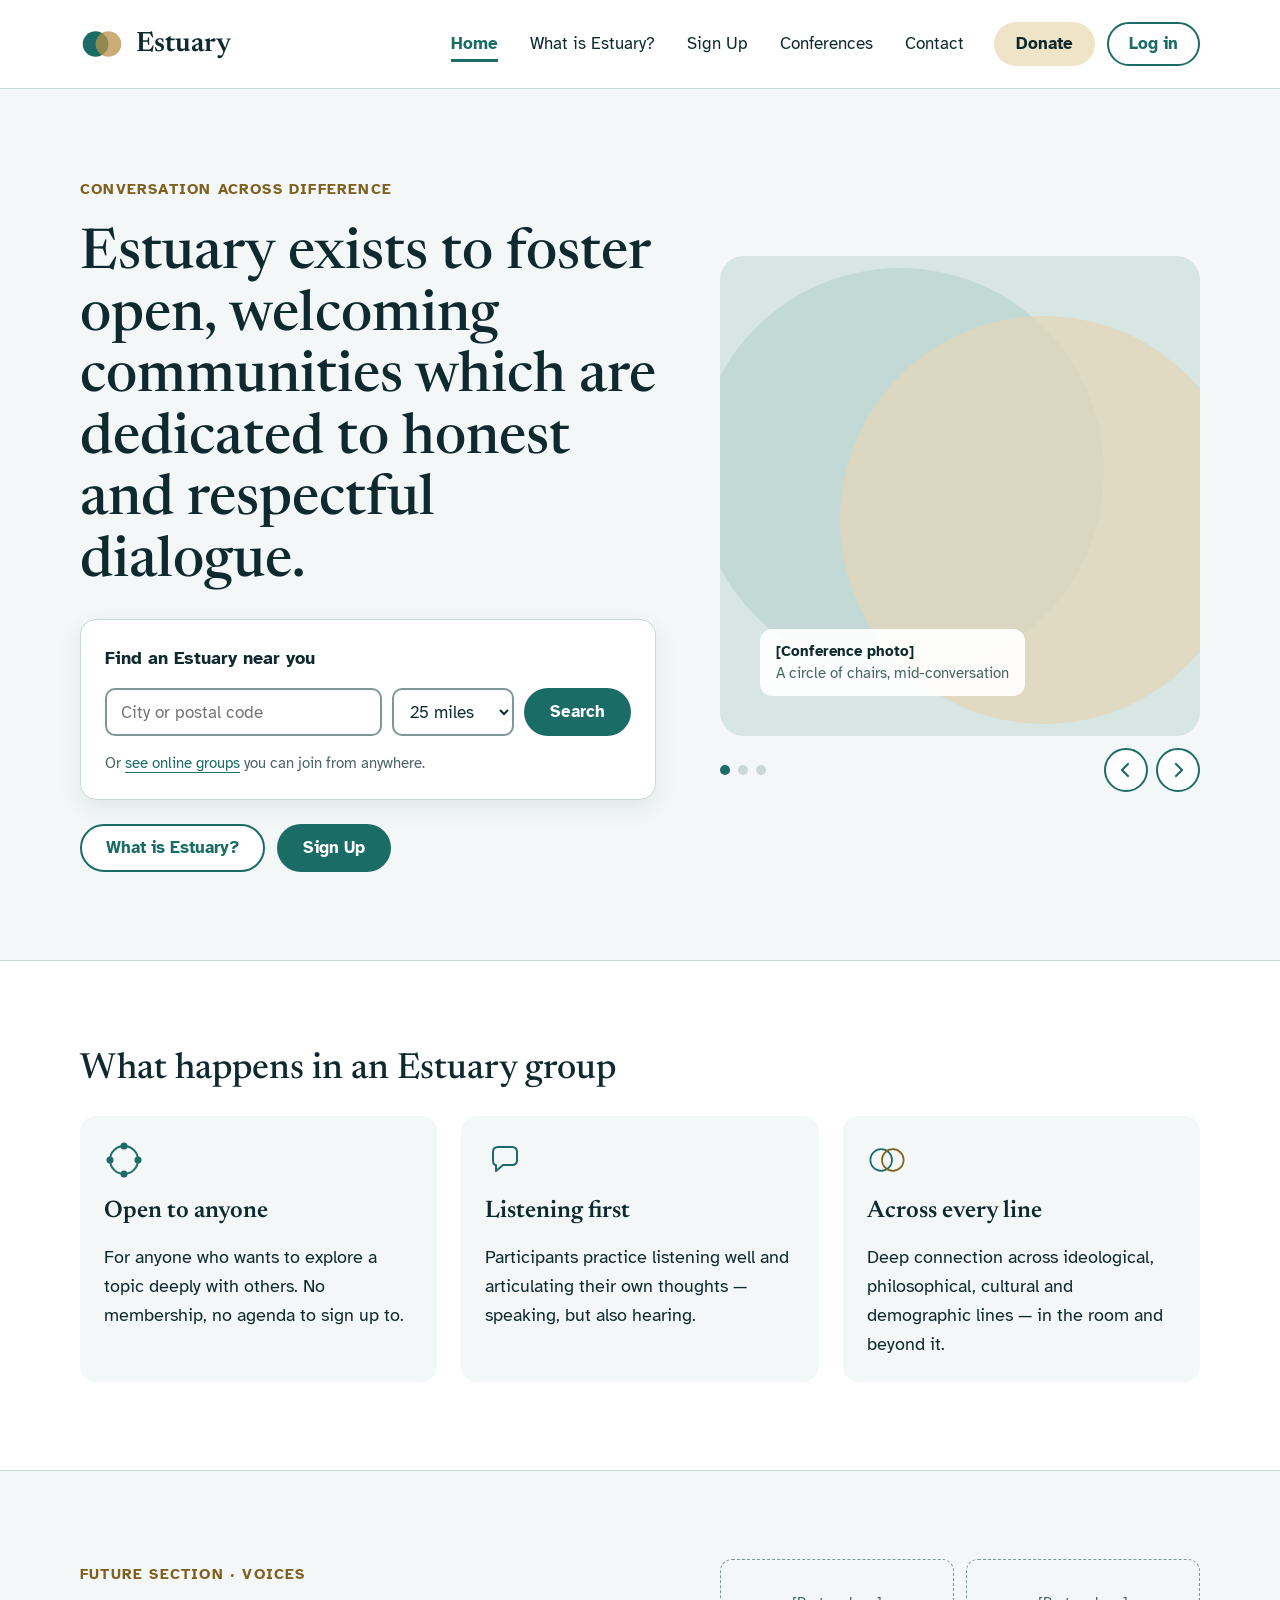
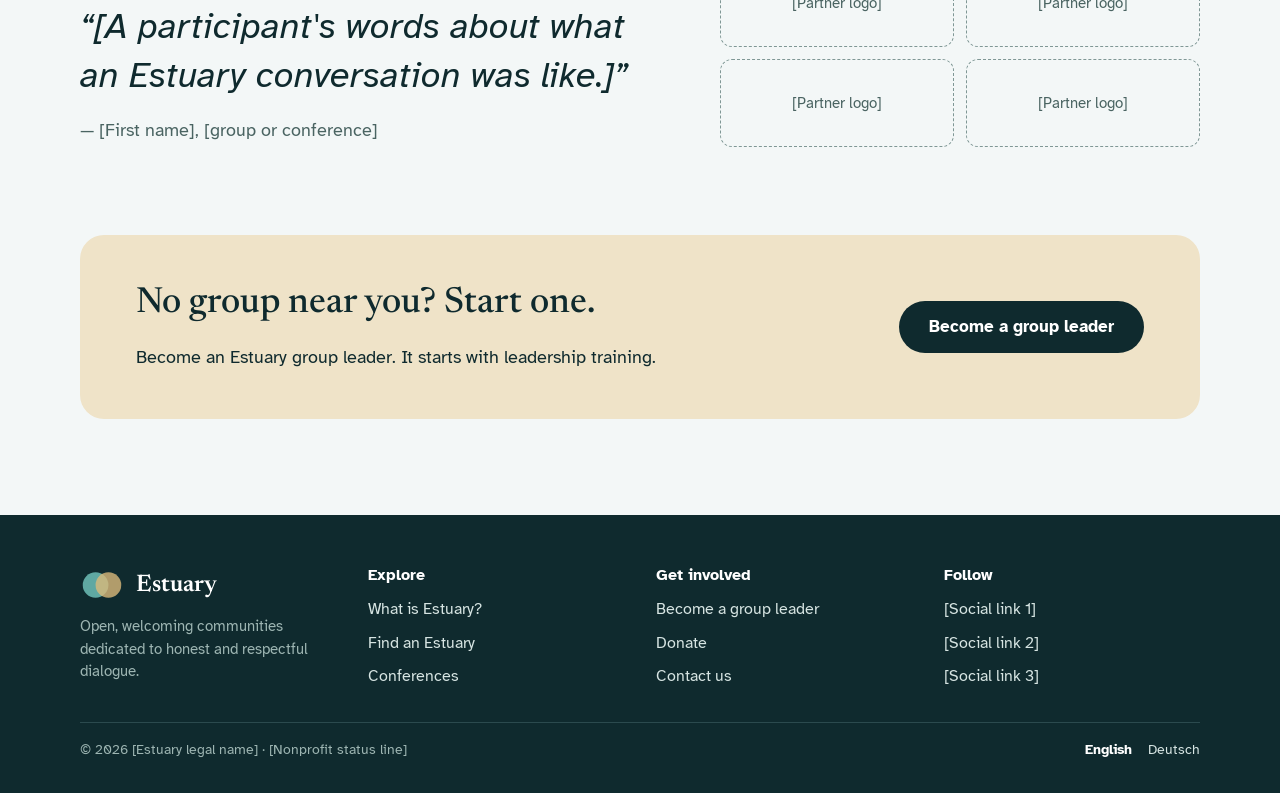
==== design/prototype/index.html @ 833ce1d4 "Add visual design proposal, design tokens and clickable prototype Turns the community wireframe (des" ====
<!doctype html>
<html lang="en">
<head>
  <meta charset="utf-8">
  <meta name="viewport" content="width=device-width, initial-scale=1">
  <title>Estuary</title>
  <meta name="description" content="Find an Estuary discussion group near you: open, welcoming conversation across difference.">
  <meta name="robots" content="noindex">
  <link rel="preconnect" href="https://fonts.googleapis.com">
  <link rel="preconnect" href="https://fonts.gstatic.com" crossorigin>
  <link rel="stylesheet" href="https://fonts.googleapis.com/css2?family=Atkinson+Hyperlegible:ital,wght@0,400;0,700;1,400&amp;family=IBM+Plex+Mono:wght@400;500&amp;family=Newsreader:ital,opsz,wght@0,6..72,400..700;1,6..72,400&amp;display=swap">
  <link rel="stylesheet" href="../tokens/tokens.css">
  <link rel="stylesheet" href="assets/site.css">
  <script src="assets/site.js" defer></script>
</head>
<body>
<div class="page">
  <a class="skip-link" href="#main">Skip to content</a>
  <header class="site-header">
    <div class="container site-header__bar">
      <a class="brand" href="index.html" aria-label="Estuary home">
        <svg class="brand__mark" viewBox="0 0 48 32" aria-hidden="true"><circle cx="17" cy="16" r="14" fill="#1B6B67"/><circle cx="31" cy="16" r="14" fill="#B8914A" fill-opacity="0.75"/></svg>
        <span class="brand__word">Estuary</span>
      </a>
      <button class="nav-toggle" type="button" aria-expanded="false" aria-controls="site-nav">
        <svg width="18" height="18" viewBox="0 0 18 18" aria-hidden="true"><path d="M2 4.5h14M2 9h14M2 13.5h14" stroke="currentColor" stroke-width="2" stroke-linecap="round"/></svg>
        <span class="nav-toggle__label">Menu</span>
      </button>
      <nav class="site-nav" id="site-nav" aria-label="Main">
        <a class="site-nav__link" href="index.html" aria-current="page">Home</a>
        <a class="site-nav__link" href="what-is-estuary.html">What is Estuary?</a>
        <a class="site-nav__link" href="sign-up.html">Sign Up</a>
        <a class="site-nav__link" href="conferences.html">Conferences</a>
        <a class="site-nav__link" href="contact.html">Contact</a>
        <div class="site-nav__actions">
          <a class="btn btn--welcome" href="donate.html">Donate</a>
          <a class="btn btn--secondary" href="account.html">Log in</a>
        </div>
      </nav>
    </div>
  </header>
  <main id="main">
    <section class="section">
      <div class="container split">
        <div class="stack stack--lg">
          <span class="eyebrow">Conversation across difference</span>
          <h1 class="display">Estuary exists to foster open, welcoming communities which are dedicated to honest and respectful dialogue.</h1>
          <form class="search-card stack" role="search" aria-label="Find an Estuary" action="sign-up.html#find">
            <label class="field__label" for="h-loc" style="font-size: 1.125rem">Find an Estuary near you</label>
            <div class="search-card__row">
              <input class="field__input" id="h-loc" name="near" type="text" placeholder="City or postal code" autocomplete="postal-code">
              <label class="visually-hidden" for="h-rad">Distance</label>
              <select class="field__select" id="h-rad" name="radius">
                <option>25 miles</option><option>50 miles</option><option>100 miles</option>
              </select>
              <button class="btn btn--primary" type="submit">Search</button>
            </div>
            <span class="small muted">Or <a href="sign-up.html#find">see online groups</a> you can join from anywhere.</span>
          </form>
          <div class="row">
            <a class="btn btn--secondary" href="what-is-estuary.html">What is Estuary?</a>
            <a class="btn btn--primary" href="sign-up.html">Sign Up</a>
          </div>
        </div>

        <div data-gallery='[{"label":"Conference photo","caption":"A circle of chairs, mid-conversation"},{"label":"Video still","caption":"From a recorded Estuary"},{"label":"Group photo","caption":"A local group after a meeting"}]'>
          <div class="placeholder-media gallery__frame" role="img" aria-label="Photo placeholder">
            <svg class="gallery__shapes" viewBox="0 0 400 480" preserveAspectRatio="xMidYMid slice" aria-hidden="true"><circle cx="150" cy="220" r="170" fill="#C3D9D6"/><circle cx="270" cy="260" r="170" fill="#E4D6B6" fill-opacity="0.7"/></svg>
            <div class="gallery__caption" aria-live="polite"><b data-gallery-label>[Conference photo]</b><br><span class="muted" data-gallery-caption>A circle of chairs, mid-conversation</span></div>
          </div>
          <div class="gallery__controls">
            <div class="gallery__dots" aria-hidden="true"><span class="gallery__dot is-current"></span><span class="gallery__dot"></span><span class="gallery__dot"></span></div>
            <div class="gallery__buttons">
              <button class="btn btn--secondary btn--icon" type="button" data-gallery-prev aria-label="Previous image"><svg width="18" height="18" viewBox="0 0 18 18" aria-hidden="true"><path d="M11 3 5 9l6 6" fill="none" stroke="currentColor" stroke-width="2.2" stroke-linecap="round" stroke-linejoin="round"/></svg></button>
              <button class="btn btn--secondary btn--icon" type="button" data-gallery-next aria-label="Next image"><svg width="18" height="18" viewBox="0 0 18 18" aria-hidden="true"><path d="m7 3 6 6-6 6" fill="none" stroke="currentColor" stroke-width="2.2" stroke-linecap="round" stroke-linejoin="round"/></svg></button>
            </div>
          </div>
        </div>
      </div>
    </section>

    <section class="section section--surface">
      <div class="container stack stack--lg">
        <h2 class="h2">What happens in an Estuary group</h2>
        <div class="grid-3">
          <div class="card card--soft stack">
            <svg width="40" height="40" viewBox="0 0 40 40" aria-hidden="true"><circle cx="20" cy="20" r="14" fill="none" stroke="#1B6B67" stroke-width="2"/><circle cx="20" cy="6" r="3.5" fill="#1B6B67"/><circle cx="34" cy="20" r="3.5" fill="#1B6B67"/><circle cx="20" cy="34" r="3.5" fill="#1B6B67"/><circle cx="6" cy="20" r="3.5" fill="#1B6B67"/></svg>
            <h3 class="h3">Open to anyone</h3>
            <p>For anyone who wants to explore a topic deeply with others. No membership, no agenda to sign up to.</p>
          </div>
          <div class="card card--soft stack">
            <svg width="40" height="40" viewBox="0 0 40 40" aria-hidden="true"><path d="M8 12c0-3 2-5 5-5h14c3 0 5 2 5 5v8c0 3-2 5-5 5H18l-7 6v-6c-2 0-3-2-3-5z" fill="none" stroke="#1B6B67" stroke-width="2" stroke-linejoin="round"/></svg>
            <h3 class="h3">Listening first</h3>
            <p>Participants practice listening well and articulating their own thoughts — speaking, but also hearing.</p>
          </div>
          <div class="card card--soft stack">
            <svg width="40" height="40" viewBox="0 0 48 32" aria-hidden="true"><circle cx="17" cy="16" r="13" fill="none" stroke="#1B6B67" stroke-width="2"/><circle cx="31" cy="16" r="13" fill="none" stroke="#80601F" stroke-width="2"/></svg>
            <h3 class="h3">Across every line</h3>
            <p>Deep connection across ideological, philosophical, cultural and demographic lines — in the room and beyond it.</p>
          </div>
        </div>
      </div>
    </section>

    <section class="section" aria-label="Partners and participant voices">
      <div class="container split">
        <figure class="stack" style="margin: 0">
          <span class="eyebrow">Future section · voices</span>
          <blockquote class="h2" style="margin: 0; font-style: italic; font-weight: 400; line-height: 1.35">“[A participant's words about what an Estuary conversation was like.]”</blockquote>
          <figcaption class="muted">— [First name], [group or conference]</figcaption>
        </figure>
        <div class="grid-2" style="gap: 12px">
          <div class="placeholder-box">[Partner logo]</div>
          <div class="placeholder-box">[Partner logo]</div>
          <div class="placeholder-box">[Partner logo]</div>
          <div class="placeholder-box">[Partner logo]</div>
        </div>
      </div>
    </section>

    <section style="padding-bottom: var(--space-9)">
      <div class="container">
        <div class="band-welcome">
          <div class="stack" style="max-width: 660px">
            <h2 class="h2">No group near you? Start one.</h2>
            <p>Become an Estuary group leader. It starts with leadership training.</p>
          </div>
          <a class="btn btn--dark btn--lg" href="sign-up.html#lead">Become a group leader</a>
        </div>
      </div>
    </section>
  </main>
  <footer class="site-footer">
    <div class="container">
      <div class="site-footer__cols">
        <div class="site-footer__col site-footer__about">
          <a class="brand" href="index.html" aria-label="Estuary home">
            <svg class="brand__mark" viewBox="0 0 48 32" aria-hidden="true"><circle cx="17" cy="16" r="14" fill="#5FA8A2"/><circle cx="31" cy="16" r="14" fill="#D9B97A" fill-opacity="0.8"/></svg>
            <span class="brand__word">Estuary</span>
          </a>
          <p class="small" style="color: var(--color-on-deep-muted)">Open, welcoming communities dedicated to honest and respectful dialogue.</p>
        </div>
        <nav class="site-footer__col" aria-label="Explore">
          <span class="site-footer__heading">Explore</span>
          <a href="what-is-estuary.html">What is Estuary?</a>
          <a href="sign-up.html#find">Find an Estuary</a>
          <a href="conferences.html">Conferences</a>
        </nav>
        <nav class="site-footer__col" aria-label="Get involved">
          <span class="site-footer__heading">Get involved</span>
          <a href="sign-up.html#lead">Become a group leader</a>
          <a href="donate.html">Donate</a>
          <a href="contact.html">Contact us</a>
        </nav>
        <div class="site-footer__col">
          <span class="site-footer__heading">Follow</span>
          <a href="#">[Social link 1]</a>
          <a href="#">[Social link 2]</a>
          <a href="#">[Social link 3]</a>
        </div>
      </div>
      <div class="site-footer__base">
        <span>© 2026 [Estuary legal name] · [Nonprofit status line]</span>
        <span class="lang-switch"><a href="#" lang="en" aria-current="true">English</a><a href="#" lang="de" hreflang="de">Deutsch</a></span>
      </div>
    </div>
  </footer>
</div>
</body>
</html>
---- design/tokens/tokens.css ----
/*
 * Estuary design tokens — proposal, 26 Sep 2026.
 * Source of truth for colour, type, space and shape. tokens.json mirrors
 * these values; change both together. Contrast ratios are WCAG 2.1,
 * computed against the background named in each comment.
 */
:root {
  /* Ground and ink */
  --color-ground: #F3F7F7;        /* page background */
  --color-surface: #FFFFFF;       /* cards, header, fields */
  --color-ink: #0F2A2E;           /* text; 14.0:1 on ground */
  --color-ink-muted: #4A6462;     /* secondary text; 5.9:1 on ground */
  --color-line: #C9D8D6;          /* dividers, card edges; decorative only */
  --color-field-edge: #7F9795;    /* input outlines; 3.1:1 on surface */

  /* Primary accent: tidal teal */
  --color-teal: #1B6B67;          /* links, primary buttons, pins; 5.8:1 on ground, white on it 6.3:1 */
  --color-teal-deep: #14524F;     /* hover, pressed; white on it 8.9:1 */
  --color-teal-mist: #E1EEEC;     /* badges, selected rows; teal-deep on it 7.5:1 */

  /* Warm accent: silt. Sparingly, for welcome moments only */
  --color-silt: #B8914A;          /* decoration only (logo, halos); 2.7:1, never text */
  --color-silt-mist: #EFE3C8;     /* welcome bands, empty-state invitation; ink on it 11.9:1 */
  --color-silt-deep: #80601F;     /* warm eyebrow text; 5.8:1 on white */

  /* Dark band (footer, notices) */
  --color-deep: #0F2A2E;
  --color-on-deep: #D6E4E2;       /* 11.5:1 on deep */
  --color-on-deep-muted: #9DB5B2; /* 7.0:1 on deep */
  --color-deep-rule: #2B4A4E;
  --color-teal-on-deep: #5FA8A2;  /* logo on dark only */
  --color-silt-on-deep: #D9B97A;  /* logo and icons on dark only */

  /* Status only; never used as the brand accent */
  --color-success: #2E6B45;       /* 6.4:1 on white */
  --color-warning: #8A5A00;       /* 5.9:1 on white */
  --color-danger: #A4281F;        /* 7.2:1 on white */

  /* Type */
  --font-display: 'Newsreader', Georgia, serif;
  --font-body: 'Atkinson Hyperlegible', system-ui, sans-serif;
  --font-mono: 'IBM Plex Mono', ui-monospace, monospace;

  --text-display: 3.5rem;   /* 56, line-height 1.1, weight 500 */
  --text-h2: 2.25rem;       /* 36, 1.2, 500 */
  --text-h3: 1.5rem;        /* 24, 1.3, 600 */
  --text-lede: 1.25rem;     /* 20, 1.6 */
  --text-body: 1.125rem;    /* 18, 1.6; never below 16px */
  --text-small: 0.9375rem;  /* 15, 1.5 */
  --text-data: 0.875rem;    /* 14, mono, admin and data only */
  --leading-tight: 1.1;
  --leading-heading: 1.2;
  --leading-body: 1.6;
  --measure: 65ch;

  /* Space: 4px base */
  --space-1: 4px;
  --space-2: 8px;
  --space-3: 12px;
  --space-4: 16px;
  --space-5: 24px;
  --space-6: 32px;
  --space-7: 48px;
  --space-8: 64px;
  --space-9: 96px;

  /* Shape */
  --radius-field: 10px;
  --radius-card: 16px;
  --radius-panel: 24px;
  --radius-pill: 999px;
  --shadow-raised: 0 8px 24px rgba(15, 42, 46, 0.08);

  /* Layout */
  --container: 1120px;
  --gutter: 24px;
  --page-margin: 16px;      /* phone; 80px from 1024px up */
  --target-min: 44px;       /* minimum touch target */
  --control-height: 48px;
  --focus-ring: 3px solid var(--color-teal);
}
---- design/prototype/assets/site.css ----
/* Estuary prototype styles. Every value comes from ../../tokens/tokens.css. */

*, *::before, *::after { box-sizing: border-box; }

html { -webkit-text-size-adjust: 100%; }

body {
  margin: 0;
  background: var(--color-ground);
  color: var(--color-ink);
  font-family: var(--font-body);
  font-size: var(--text-body);
  line-height: var(--leading-body);
}

img, svg { display: block; }
a { color: var(--color-teal); text-underline-offset: 4px; }
a:hover { color: var(--color-teal-deep); }
:focus-visible { outline: var(--focus-ring); outline-offset: 3px; }
h1, h2, h3 { font-family: var(--font-display); margin: 0; }
p { margin: 0; }

@media (prefers-reduced-motion: reduce) {
  *, *::before, *::after { transition: none !important; animation: none !important; scroll-behavior: auto !important; }
}

[hidden] { display: none !important; }

.visually-hidden {
  position: absolute !important; width: 1px; height: 1px; overflow: hidden;
  clip: rect(0 0 0 0); white-space: nowrap;
}

.skip-link {
  position: absolute; left: var(--space-4); top: -100px; z-index: 10;
  background: var(--color-surface); padding: var(--space-3) var(--space-4); border-radius: var(--radius-field);
}
.skip-link:focus { top: var(--space-3); }

/* ---------- Layout ---------- */

.container {
  width: 100%;
  max-width: calc(var(--container) + 2 * var(--page-margin));
  margin: 0 auto;
  padding-inline: var(--page-margin);
}
@media (min-width: 1024px) {
  :root { --page-margin: 80px; }
}

.section { padding-block: var(--space-7); }
.section--surface { background: var(--color-surface); border-block: 1px solid var(--color-line); }
@media (min-width: 1024px) { .section { padding-block: 88px; } }

.stack { display: flex; flex-direction: column; gap: var(--space-4); }
.stack--lg { gap: var(--space-5); }
.row { display: flex; flex-wrap: wrap; gap: var(--space-3); align-items: center; }

.grid-2, .grid-3, .grid-4 { display: grid; gap: var(--space-5); grid-template-columns: minmax(0, 1fr); }
@media (min-width: 640px) {
  .grid-2, .grid-4 { grid-template-columns: repeat(2, minmax(0, 1fr)); }
}
@media (min-width: 1024px) {
  .grid-3 { grid-template-columns: repeat(3, minmax(0, 1fr)); }
  .grid-4 { grid-template-columns: repeat(4, minmax(0, 1fr)); }
}

/* Two-column split: text + media. Stacks under 1024. */
.split { display: grid; gap: var(--space-6); align-items: center; }
@media (min-width: 1024px) {
  .split { grid-template-columns: minmax(0, 6fr) minmax(0, 5fr); gap: var(--space-8); }
  .split--media-first { grid-template-columns: minmax(0, 5fr) minmax(0, 6fr); }
  .split--top { align-items: start; }
  .split--wide-narrow { grid-template-columns: minmax(0, 8fr) minmax(0, 4fr); }
  .split--sidebar { grid-template-columns: minmax(0, 4fr) minmax(0, 8fr); gap: var(--gutter); }
  .offset-top { margin-top: var(--space-8); }
  .offset-top--lg { margin-top: 128px; }
}

.measure { max-width: var(--measure); }

/* ---------- Type ---------- */

.eyebrow {
  font-size: var(--text-small); font-weight: 700; letter-spacing: 0.08em;
  text-transform: uppercase; color: var(--color-silt-deep);
}
.display { font-size: clamp(2.125rem, 5vw, var(--text-display)); line-height: var(--leading-tight); font-weight: 500; }
.h2 { font-size: clamp(1.75rem, 3.4vw, var(--text-h2)); line-height: var(--leading-heading); font-weight: 500; }
.h3 { font-size: var(--text-h3); line-height: 1.3; font-weight: 600; }
.lede { font-size: var(--text-lede); color: var(--color-ink-muted); }
.muted { color: var(--color-ink-muted); }
.small { font-size: var(--text-small); line-height: 1.5; }
.mono { font-family: var(--font-mono); font-size: var(--text-data); }

.page-head { padding-block: var(--space-7) var(--space-6); }
@media (min-width: 1024px) { .page-head { padding-block: 72px var(--space-7); } }

/* ---------- Header and navigation ---------- */

.site-header { background: var(--color-surface); border-bottom: 1px solid var(--color-line); position: relative; z-index: 5; }
.site-header__bar { display: flex; align-items: center; justify-content: space-between; min-height: 64px; gap: var(--space-4); }
@media (min-width: 1024px) { .site-header__bar { min-height: 88px; } }

.brand { display: inline-flex; align-items: center; gap: var(--space-3); min-height: var(--target-min); color: var(--color-ink); text-decoration: none; }
.brand:hover { color: var(--color-ink); }
.brand__word { font-family: var(--font-display); font-size: 1.75rem; font-weight: 600; }
.brand__mark { width: 44px; height: 30px; }

.nav-toggle {
  display: inline-flex; align-items: center; gap: var(--space-2);
  min-height: var(--target-min); padding: 0 14px;
  border: 2px solid var(--color-teal); border-radius: var(--radius-pill);
  background: var(--color-surface); color: var(--color-teal);
  font: 700 1rem var(--font-body); cursor: pointer;
}
.site-nav { display: none; }
.site-nav.is-open {
  display: flex; flex-direction: column; position: absolute; left: 0; right: 0; top: 100%;
  background: var(--color-surface); border-bottom: 1px solid var(--color-line);
  padding: var(--space-2) var(--page-margin) var(--space-5); box-shadow: 0 16px 24px rgba(15, 42, 46, 0.12);
}
.site-nav__link {
  display: flex; align-items: center; min-height: 52px; color: var(--color-ink);
  text-decoration: none; font-size: 1.1875rem; border-bottom: 1px solid var(--color-teal-mist);
}
.site-nav__link[aria-current="page"] { color: var(--color-teal); font-weight: 700; }
.site-nav__actions { display: flex; gap: var(--space-3); margin-top: var(--space-3); }
.site-nav__actions .btn { flex: 1; }

@media (min-width: 1024px) {
  .nav-toggle { display: none; }
  .site-nav, .site-nav.is-open {
    display: flex; flex-direction: row; align-items: center; gap: var(--space-1);
    position: static; padding: 0; border: 0; box-shadow: none; background: none;
  }
  .site-nav__link { min-height: var(--target-min); padding: 0 14px; font-size: 1.0625rem; border: 0; }
  .site-nav__link[aria-current="page"] { text-decoration: underline; text-decoration-thickness: 3px; text-underline-offset: 10px; }
  .site-nav__actions { margin: 0 0 0 var(--space-3); }
  .site-nav__actions .btn { flex: none; min-height: var(--target-min); padding: 0 20px; }
}

/* ---------- Buttons ---------- */

.btn {
  display: inline-flex; align-items: center; justify-content: center; gap: var(--space-2);
  min-height: var(--control-height); padding: 0 var(--space-5);
  border-radius: var(--radius-pill); border: 2px solid transparent;
  font: 700 1.0625rem/1.2 var(--font-body); text-decoration: none; text-align: center;
  cursor: pointer; transition: background-color 0.15s, border-color 0.15s;
}
.btn--primary { background: var(--color-teal); color: #FFFFFF; }
.btn--primary:hover { background: var(--color-teal-deep); color: #FFFFFF; }
.btn--secondary { background: var(--color-surface); color: var(--color-teal); border-color: var(--color-teal); }
.btn--secondary:hover { background: var(--color-teal-mist); color: var(--color-teal-deep); }
.btn--welcome { background: var(--color-silt-mist); color: var(--color-ink); }
.btn--welcome:hover { background: #E6D5AE; color: var(--color-ink); }
.btn--dark { background: var(--color-deep); color: #FFFFFF; }
.btn--dark:hover { background: #1C3F44; color: #FFFFFF; }
.btn--outline-ink { background: transparent; color: var(--color-ink); border-color: var(--color-ink); }
.btn--outline-ink:hover { background: rgba(15, 42, 46, 0.06); color: var(--color-ink); }
.btn--lg { min-height: 52px; padding: 0 28px; }
.btn--block { width: 100%; }
.btn--icon { width: var(--target-min); min-height: var(--target-min); padding: 0; }

.text-button {
  min-height: var(--target-min); padding: 0; border: 0; background: none;
  color: var(--color-teal); font: 700 1.0625rem var(--font-body);
  text-decoration: underline; text-underline-offset: 4px; cursor: pointer;
}

/* ---------- Cards, bands, media ---------- */

.card { background: var(--color-surface); border: 1px solid var(--color-line); border-radius: var(--radius-card); padding: var(--space-5); }
@media (min-width: 1024px) { .card--roomy { padding: 36px; border-radius: 20px; } }
.card--soft { background: var(--color-ground); border: 0; }
.card--welcome { background: var(--color-silt-mist); border: 0; }
.card--deep { background: var(--color-deep); color: var(--color-on-deep); border: 0; }
.card--deep h2, .card--deep h3 { color: #FFFFFF; }

.band-welcome {
  background: var(--color-silt-mist); border-radius: var(--radius-panel);
  padding: var(--space-6) var(--space-5); display: flex; flex-direction: column; gap: var(--space-5);
}
@media (min-width: 1024px) {
  .band-welcome { flex-direction: row; justify-content: space-between; align-items: center; padding: var(--space-7) 56px; }
}

.placeholder-media {
  position: relative; overflow: hidden; border-radius: var(--radius-panel);
  background: #D7E5E3; color: var(--color-teal-deep); font-weight: 700;
  display: flex; align-items: center; justify-content: center; text-align: center;
  min-height: 240px; padding: var(--space-5);
}
.placeholder-media--warm { background: var(--color-silt-mist); color: var(--color-ink); }
.placeholder-media--tall { min-height: 340px; }

.placeholder-box {
  border: 1px dashed var(--color-field-edge); border-radius: 12px; color: var(--color-ink-muted);
  min-height: 88px; display: flex; align-items: center; justify-content: center; font-size: var(--text-small);
}

/* Hero gallery */
.gallery__frame { min-height: 300px; align-items: flex-end; justify-content: flex-start; }
@media (min-width: 1024px) { .gallery__frame { min-height: 480px; } }
.gallery__shapes { position: absolute; inset: 0; width: 100%; height: 100%; }
.gallery__caption {
  position: relative; margin: var(--space-4); padding: var(--space-3) var(--space-4);
  border-radius: 12px; background: rgba(255, 255, 255, 0.92); color: var(--color-ink);
  font-weight: 400; font-size: var(--text-small); line-height: 1.45; text-align: left;
}
.gallery__controls { display: flex; justify-content: space-between; align-items: center; margin-top: var(--space-3); }
.gallery__dots { display: flex; gap: var(--space-2); }
.gallery__dot { width: 10px; height: 10px; border-radius: var(--radius-pill); background: var(--color-line); }
.gallery__dot.is-current { background: var(--color-teal); }
.gallery__buttons { display: flex; gap: var(--space-2); }

/* Search */
.search-card { background: var(--color-surface); border: 1px solid var(--color-line); border-radius: var(--radius-card); padding: var(--space-5); box-shadow: var(--shadow-raised); }
.search-card__row { display: flex; flex-wrap: wrap; gap: 10px; }
.search-card__row .field__input { flex: 1 1 220px; }

/* ---------- Forms ---------- */

.field { display: flex; flex-direction: column; gap: var(--space-2); }
.field__label, .fieldset__legend { font-weight: 700; font-size: 1rem; }
.fieldset { border: 0; margin: 0; padding: 0; }
.fieldset__legend { padding: 0; margin-bottom: var(--space-3); font-size: 1.125rem; }
.field__input, .field__select, .field__textarea {
  width: 100%; min-height: var(--control-height); padding: 0 14px;
  border: 2px solid var(--color-field-edge); border-radius: var(--radius-field);
  background: var(--color-surface); color: var(--color-ink);
  font: 1.0625rem/1.5 var(--font-body); /* 17px: phones do not zoom on focus */
}
.field__select { width: auto; padding: 0 12px; }
.field__textarea { padding: 12px 14px; resize: vertical; }
.field__help { font-size: 0.875rem; color: var(--color-ink-muted); }
.field__error { display: flex; gap: var(--space-2); align-items: center; color: var(--color-danger); font-size: var(--text-small); }
.field__input[aria-invalid="true"] { border-color: var(--color-danger); }

.check { display: flex; gap: var(--space-3); align-items: center; min-height: var(--target-min); font-size: 1.0625rem; cursor: pointer; }
.check input { width: 22px; height: 22px; accent-color: var(--color-teal); }

.chips { display: flex; flex-wrap: wrap; gap: 10px; }
.chip {
  min-height: var(--control-height); padding: 0 20px; border-radius: var(--radius-pill);
  border: 2px solid var(--color-field-edge); background: var(--color-surface); color: var(--color-ink);
  font: 700 1.0625rem var(--font-body); cursor: pointer;
}
.chip:hover { border-color: var(--color-teal); }
.chip[aria-pressed="true"] { background: var(--color-teal); border-color: var(--color-teal); color: #FFFFFF; }
.chip--square { border-radius: 12px; min-height: 56px; font-size: 1.1875rem; }
.chip--soft[aria-pressed="true"] { background: var(--color-teal-mist); color: var(--color-ink); }

.confirmation { display: flex; flex-direction: column; gap: 14px; }

/* ---------- Badges and status ---------- */

.badge {
  display: inline-flex; gap: var(--space-2); align-items: center; align-self: flex-start;
  padding: 4px 12px; border-radius: var(--radius-pill);
  background: var(--color-teal-mist); color: var(--color-teal-deep);
  font-size: var(--text-small); font-weight: 700;
}
.badge svg { width: 12px; height: 12px; }
.badge--preview { background: var(--color-silt-on-deep); color: var(--color-ink); font-size: 0.8125rem; padding: 2px 10px; }

.notice-bar { background: var(--color-deep); color: var(--color-on-deep); font-size: var(--text-small); padding-block: var(--space-3); }

/* ---------- FAQ (native details/summary) ---------- */

.faq { background: var(--color-surface); border: 1px solid var(--color-line); border-radius: var(--radius-card); overflow: hidden; }
.faq__item + .faq__item { border-top: 1px solid var(--color-line); }
.faq__q {
  list-style: none; display: flex; justify-content: space-between; align-items: center; gap: var(--space-4);
  min-height: 64px; padding: var(--space-4) var(--space-5); cursor: pointer;
  font-weight: 700; font-size: 1.1875rem;
}
.faq__q::-webkit-details-marker { display: none; }
.faq__q:hover { background: var(--color-ground); }
.faq__chevron { flex-shrink: 0; transition: transform 0.15s; }
.faq__item[open] .faq__chevron { transform: rotate(180deg); }
.faq__a { padding: 0 var(--space-5) 22px; color: var(--color-ink-muted); }

/* ---------- Group finder ---------- */

.finder { display: grid; gap: var(--space-5); }
@media (min-width: 1024px) {
  .finder { grid-template-columns: minmax(0, 5fr) minmax(0, 7fr); height: 720px; }
  .finder__list { overflow: auto; padding-right: var(--space-1); }
}
.finder__list { display: flex; flex-direction: column; gap: var(--space-3); }
.finder__map-toggle { display: inline-flex; }
@media (min-width: 1024px) { .finder__map-toggle { display: none; } }

.group-card {
  text-align: left; width: 100%; cursor: pointer; color: var(--color-ink);
  background: var(--color-surface); border: 2px solid var(--color-line); border-radius: var(--radius-card);
  padding: 18px 20px; display: flex; flex-direction: column; gap: var(--space-2); font: inherit;
}
.group-card:hover { border-color: var(--color-teal); }
.group-card[aria-pressed="true"] { background: var(--color-teal-mist); border-color: var(--color-teal); }
.group-card__top { display: flex; justify-content: space-between; gap: var(--space-3); }
.group-card__name { font-family: var(--font-display); font-size: 1.375rem; font-weight: 600; line-height: 1.25; }
.group-card__dist { font-weight: 700; color: var(--color-teal); white-space: nowrap; }
.group-card__meta { font-size: 1rem; color: var(--color-ink-muted); }

/* Phones: list first, map behind a toggle. Desktop: map always shown. */
.map {
  display: none; position: relative; overflow: hidden; min-height: 420px;
  border-radius: 20px; background: #E4EDEB; border: 1px solid var(--color-line);
}
.map.is-shown { display: block; }
@media (min-width: 1024px) { .map { display: block; min-height: 0; } }
.map__art { position: absolute; inset: 0; width: 100%; height: 100%; }
.map__pin {
  position: absolute; width: 36px; height: 36px; margin: -18px 0 0 -18px; padding: 0;
  border-radius: 999px 999px 999px 0; transform: rotate(-45deg);
  background: var(--color-teal); border: 3px solid #FFFFFF; cursor: pointer;
}
.map__pin[aria-pressed="true"] {
  width: 44px; height: 44px; margin: -22px 0 0 -22px;
  background: var(--color-teal-deep); box-shadow: 0 0 0 6px rgba(184, 145, 74, 0.45);
}
.map__tiles-note { position: absolute; top: 14px; right: 14px; padding: 4px 10px; border-radius: 8px; background: rgba(255, 255, 255, 0.9); font-size: 0.8125rem; color: var(--color-ink-muted); }
.map__selected {
  position: absolute; left: var(--space-4); right: var(--space-4); bottom: var(--space-4);
  background: var(--color-surface); border-radius: var(--radius-card); padding: 18px 20px;
  display: flex; flex-wrap: wrap; justify-content: space-between; align-items: center; gap: var(--space-4);
  box-shadow: 0 8px 24px rgba(15, 42, 46, 0.12);
}

/* ---------- Tabs (account) ---------- */

.tabs { display: flex; gap: var(--space-2); padding: 0 var(--space-5); border-bottom: 1px solid var(--color-line); overflow-x: auto; }
.tab {
  min-height: 60px; padding: 0 var(--space-4); border: 0; border-bottom: 3px solid transparent;
  background: none; color: var(--color-ink-muted); font: 700 1.0625rem var(--font-body); cursor: pointer; white-space: nowrap;
}
.tab:hover { color: var(--color-teal); }
.tab[aria-selected="true"] { color: var(--color-teal); border-bottom-color: var(--color-teal); }
.tab-panel { padding: var(--space-6); display: flex; flex-direction: column; gap: 20px; }
.tab-panel[hidden] { display: none; }

.list-rows { border: 1px solid var(--color-line); border-radius: var(--radius-card); }
.list-rows > * { padding: 14px 20px; display: flex; justify-content: space-between; gap: var(--space-3); font-size: 1rem; }
.list-rows > * + * { border-top: 1px solid var(--color-line); }

.step { display: flex; gap: 14px; align-items: center; padding: 14px 18px; border: 1px solid var(--color-line); border-radius: 12px; }
.step__mark { width: 28px; height: 28px; flex-shrink: 0; border-radius: var(--radius-pill); border: 2px solid var(--color-field-edge); display: flex; align-items: center; justify-content: center; font-weight: 700; font-size: 0.875rem; }
.step--done .step__mark { background: var(--color-teal); border-color: var(--color-teal); color: #FFFFFF; }
.step--now .step__mark { border-color: var(--color-silt-deep); }
.step__label { flex-grow: 1; }
.step__status { font-size: var(--text-small); font-weight: 700; color: var(--color-ink-muted); }
.step--done .step__status { color: var(--color-success); }
.step--now .step__status { color: var(--color-silt-deep); }

.avatar { width: 56px; height: 56px; border-radius: var(--radius-pill); background: var(--color-teal-mist); color: var(--color-teal-deep); display: flex; align-items: center; justify-content: center; font-family: var(--font-display); font-size: 1.5rem; font-weight: 600; }

/* ---------- Video ---------- */

.video { background: var(--color-deep); border-radius: var(--radius-card); aspect-ratio: 16 / 9; display: flex; align-items: center; justify-content: center; }
.video__play { width: 72px; height: 72px; border-radius: var(--radius-pill); border: 0; background: #FFFFFF; cursor: pointer; display: flex; align-items: center; justify-content: center; }

/* ---------- Footer ---------- */

.site-footer { background: var(--color-deep); color: var(--color-on-deep); padding-block: var(--space-7) var(--space-6); margin-top: auto; }
.site-footer a { color: var(--color-on-deep); text-decoration: none; }
.site-footer a:hover { color: #FFFFFF; text-decoration: underline; }
.site-footer__cols { display: grid; gap: var(--space-6); grid-template-columns: repeat(2, minmax(0, 1fr)); }
.site-footer__about { grid-column: 1 / -1; }
@media (min-width: 1024px) {
  .site-footer__cols { grid-template-columns: repeat(4, minmax(0, 1fr)); }
  .site-footer__about { grid-column: auto; }
}
.site-footer__col { display: flex; flex-direction: column; gap: var(--space-2); font-size: 1rem; }
.site-footer__heading { font-weight: 700; color: #FFFFFF; }
.site-footer__base {
  display: flex; flex-wrap: wrap; justify-content: space-between; gap: var(--space-3);
  border-top: 1px solid var(--color-deep-rule); margin-top: var(--space-6); padding-top: var(--space-4);
  font-size: 0.875rem; color: var(--color-on-deep-muted);
}
.site-footer .brand__word { color: #FFFFFF; font-size: 1.5rem; }
.lang-switch { display: flex; gap: var(--space-4); }
.lang-switch [aria-current="true"] { color: #FFFFFF; font-weight: 700; }

/* Sticky footer on short pages */
.page { min-height: 100vh; display: flex; flex-direction: column; }
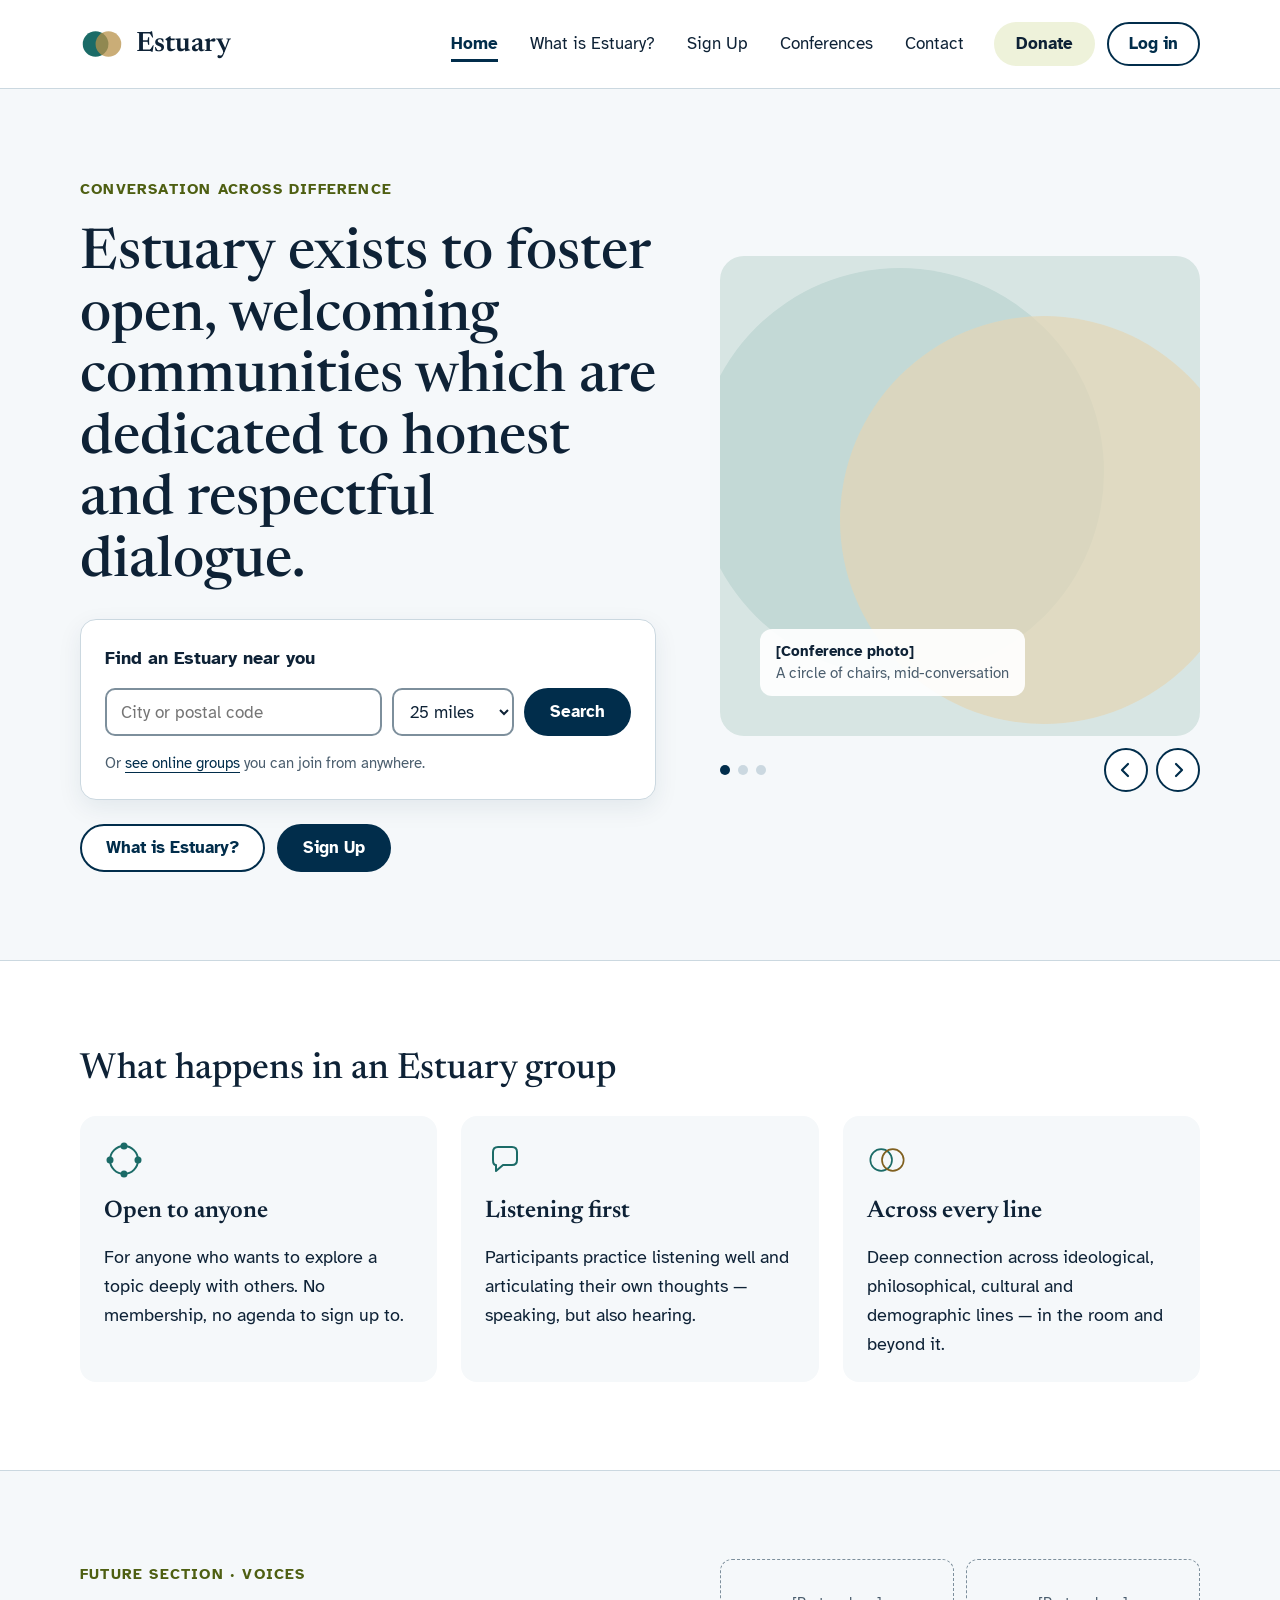
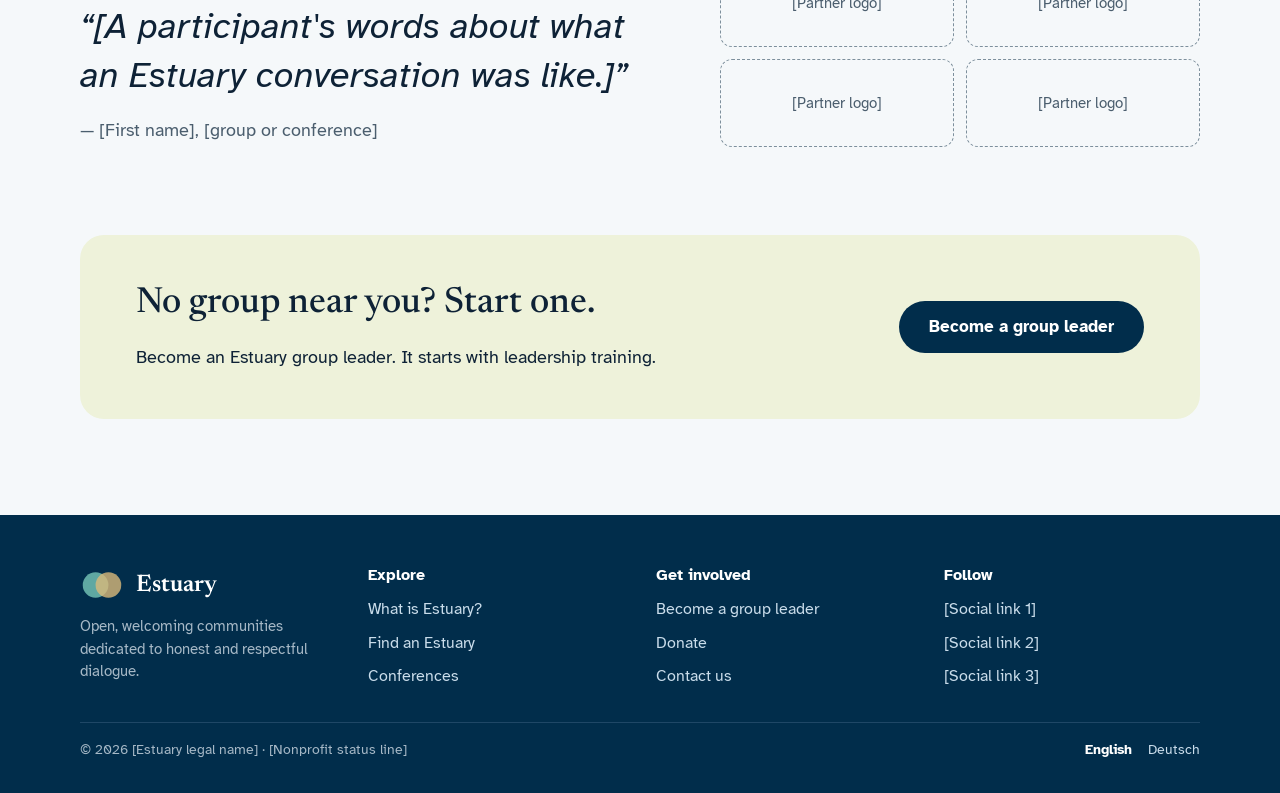
==== commit 2aea70e0: "Add design system from current-site audit; retune tokens to the logo palette design/design-system.md" ====
--- a/design/prototype/index.html
+++ b/design/prototype/index.html
@@ -138,7 +138,7 @@
             <svg class="brand__mark" viewBox="0 0 48 32" aria-hidden="true"><circle cx="17" cy="16" r="14" fill="#5FA8A2"/><circle cx="31" cy="16" r="14" fill="#D9B97A" fill-opacity="0.8"/></svg>
             <span class="brand__word">Estuary</span>
           </a>
-          <p class="small" style="color: var(--color-on-deep-muted)">Open, welcoming communities dedicated to honest and respectful dialogue.</p>
+          <p class="small" style="color: var(--color-on-navy-muted)">Open, welcoming communities dedicated to honest and respectful dialogue.</p>
         </div>
         <nav class="site-footer__col" aria-label="Explore">
           <span class="site-footer__heading">Explore</span>
--- a/design/tokens/tokens.css
+++ b/design/tokens/tokens.css
@@ -1,37 +1,38 @@
 /*
- * Estuary design tokens — proposal, 26 Sep 2026.
+ * Estuary design tokens — 18 Oct 2026, per design/design-system.md.
  * Source of truth for colour, type, space and shape. tokens.json mirrors
  * these values; change both together. Contrast ratios are WCAG 2.1,
  * computed against the background named in each comment.
+ * Palette comes from the logo: estuary navy #012D4B and reed green #7F991D.
  */
 :root {
   /* Ground and ink */
-  --color-ground: #F3F7F7;        /* page background */
+  --color-ground: #F5F8FA;        /* page background */
   --color-surface: #FFFFFF;       /* cards, header, fields */
-  --color-ink: #0F2A2E;           /* text; 14.0:1 on ground */
-  --color-ink-muted: #4A6462;     /* secondary text; 5.9:1 on ground */
-  --color-line: #C9D8D6;          /* dividers, card edges; decorative only */
-  --color-field-edge: #7F9795;    /* input outlines; 3.1:1 on surface */
+  --color-mist: #E4EDF2;          /* alternate bands, selected rows; navy on it 12.0:1 */
+  --color-ink: #0E2236;           /* body text; 16.1:1 on white, 15.1:1 on ground */
+  --color-ink-muted: #4B5E6E;     /* secondary text; 6.7:1 on white */
+  --color-line: #CBD8E0;          /* dividers, card edges; decorative only */
+  --color-field-edge: #7D8F9C;    /* input outlines; 3.3:1 on white */
 
-  /* Primary accent: tidal teal */
-  --color-teal: #1B6B67;          /* links, primary buttons, pins; 5.8:1 on ground, white on it 6.3:1 */
-  --color-teal-deep: #14524F;     /* hover, pressed; white on it 8.9:1 */
-  --color-teal-mist: #E1EEEC;     /* badges, selected rows; teal-deep on it 7.5:1 */
+  /* Primary: estuary navy (logo) */
+  --color-navy: #012D4B;          /* headings, primary buttons, header, footer, focus; 14.2:1 on white, white on it 14.2:1 */
+  --color-navy-hover: #0A3D63;    /* primary hover; white on it 11.3:1 */
+  --color-navy-pressed: #00213A;  /* primary pressed; white on it 16.4:1 */
+  --color-link: #1D5A85;          /* channel blue, links in running text; 7.4:1 on white */
 
-  /* Warm accent: silt. Sparingly, for welcome moments only */
-  --color-silt: #B8914A;          /* decoration only (logo, halos); 2.7:1, never text */
-  --color-silt-mist: #EFE3C8;     /* welcome bands, empty-state invitation; ink on it 11.9:1 */
-  --color-silt-deep: #80601F;     /* warm eyebrow text; 5.8:1 on white */
+  /* Accent: reed green (logo). Sparingly */
+  --color-reed: #7F991D;          /* logo, rules, map pins; 3.2:1, never text or a fill behind text */
+  --color-reed-deep: #4E5F12;     /* eyebrows, welcome button; 7.1:1 on white, white on it 7.1:1 */
+  --color-reed-mist: #EEF2DA;     /* welcome bands, empty-state invitation; ink on it 14.1:1 */
 
-  /* Dark band (footer, notices) */
-  --color-deep: #0F2A2E;
-  --color-on-deep: #D6E4E2;       /* 11.5:1 on deep */
-  --color-on-deep-muted: #9DB5B2; /* 7.0:1 on deep */
-  --color-deep-rule: #2B4A4E;
-  --color-teal-on-deep: #5FA8A2;  /* logo on dark only */
-  --color-silt-on-deep: #D9B97A;  /* logo and icons on dark only */
+  /* On navy (header band, footer) */
+  --color-on-navy: #C9DCEA;       /* 10.1:1 on navy */
+  --color-on-navy-muted: #A6B8C6; /* 7.9:1 on navy */
+  --color-navy-rule: #1F4766;     /* rules on navy */
+  --color-reed-on-navy: #B5CC55;  /* logo accent and focus ring on navy; 7.9:1 */
 
-  /* Status only; never used as the brand accent */
+  /* Status only; never used as a brand colour */
   --color-success: #2E6B45;       /* 6.4:1 on white */
   --color-warning: #8A5A00;       /* 5.9:1 on white */
   --color-danger: #A4281F;        /* 7.2:1 on white */
@@ -41,12 +42,14 @@
   --font-body: 'Atkinson Hyperlegible', system-ui, sans-serif;
   --font-mono: 'IBM Plex Mono', ui-monospace, monospace;
 
-  --text-display: 3.5rem;   /* 56, line-height 1.1, weight 500 */
-  --text-h2: 2.25rem;       /* 36, 1.2, 500 */
-  --text-h3: 1.5rem;        /* 24, 1.3, 600 */
+  --text-display: 3.5rem;   /* 56 (36 on phones), line-height 1.1, weight 500 */
+  --text-h2: 2.25rem;       /* 36 (28), 1.2, 500 */
+  --text-h3: 1.5rem;        /* 24 (22), 1.3, 600 */
   --text-lede: 1.25rem;     /* 20, 1.6 */
   --text-body: 1.125rem;    /* 18, 1.6; never below 16px */
+  --text-control: 1.0625rem;/* 17, buttons, labels, inputs (stops iOS zoom) */
   --text-small: 0.9375rem;  /* 15, 1.5 */
+  --text-eyebrow: 0.875rem; /* 14, bold, capitals, 0.08em tracking, reed-deep */
   --text-data: 0.875rem;    /* 14, mono, admin and data only */
   --leading-tight: 1.1;
   --leading-heading: 1.2;
@@ -69,7 +72,7 @@
   --radius-card: 16px;
   --radius-panel: 24px;
   --radius-pill: 999px;
-  --shadow-raised: 0 8px 24px rgba(15, 42, 46, 0.08);
+  --shadow-raised: 0 8px 24px rgba(1, 45, 75, 0.08);
 
   /* Layout */
   --container: 1120px;
@@ -77,5 +80,14 @@
   --page-margin: 16px;      /* phone; 80px from 1024px up */
   --target-min: 44px;       /* minimum touch target */
   --control-height: 48px;
-  --focus-ring: 3px solid var(--color-teal);
+  --focus-ring: 3px solid var(--color-navy);
 }
+
+/*
+ * Dark theme values (design-system.md#dark-theme), not wired in yet: the
+ * prototype still hard-codes white on primary buttons. Ground #081C2C,
+ * surface #0F2A3F, raised #163651, line #2A4A62, field edge #6F8BA0,
+ * ink #E6EEF3, ink muted #A6B8C6, link #8CC4E8, primary #B5CC55 with
+ * #081C2C text, reed mist #25331A, success #7FC79A, warning #E2B35C,
+ * danger #F08A80. tokens.json carries them under color.dark.
+ */
--- a/design/prototype/assets/site.css
+++ b/design/prototype/assets/site.css
@@ -14,8 +14,8 @@
 }
 
 img, svg { display: block; }
-a { color: var(--color-teal); text-underline-offset: 4px; }
-a:hover { color: var(--color-teal-deep); }
+a { color: var(--color-navy); text-underline-offset: 4px; }
+a:hover { color: var(--color-navy-hover); }
 :focus-visible { outline: var(--focus-ring); outline-offset: 3px; }
 h1, h2, h3 { font-family: var(--font-display); margin: 0; }
 p { margin: 0; }
@@ -84,7 +84,7 @@
 
 .eyebrow {
   font-size: var(--text-small); font-weight: 700; letter-spacing: 0.08em;
-  text-transform: uppercase; color: var(--color-silt-deep);
+  text-transform: uppercase; color: var(--color-reed-deep);
 }
 .display { font-size: clamp(2.125rem, 5vw, var(--text-display)); line-height: var(--leading-tight); font-weight: 500; }
 .h2 { font-size: clamp(1.75rem, 3.4vw, var(--text-h2)); line-height: var(--leading-heading); font-weight: 500; }
@@ -111,8 +111,8 @@
 .nav-toggle {
   display: inline-flex; align-items: center; gap: var(--space-2);
   min-height: var(--target-min); padding: 0 14px;
-  border: 2px solid var(--color-teal); border-radius: var(--radius-pill);
-  background: var(--color-surface); color: var(--color-teal);
+  border: 2px solid var(--color-navy); border-radius: var(--radius-pill);
+  background: var(--color-surface); color: var(--color-navy);
   font: 700 1rem var(--font-body); cursor: pointer;
 }
 .site-nav { display: none; }
@@ -123,9 +123,9 @@
 }
 .site-nav__link {
   display: flex; align-items: center; min-height: 52px; color: var(--color-ink);
-  text-decoration: none; font-size: 1.1875rem; border-bottom: 1px solid var(--color-teal-mist);
-}
-.site-nav__link[aria-current="page"] { color: var(--color-teal); font-weight: 700; }
+  text-decoration: none; font-size: 1.1875rem; border-bottom: 1px solid var(--color-mist);
+}
+.site-nav__link[aria-current="page"] { color: var(--color-navy); font-weight: 700; }
 .site-nav__actions { display: flex; gap: var(--space-3); margin-top: var(--space-3); }
 .site-nav__actions .btn { flex: 1; }
 
@@ -150,13 +150,13 @@
   font: 700 1.0625rem/1.2 var(--font-body); text-decoration: none; text-align: center;
   cursor: pointer; transition: background-color 0.15s, border-color 0.15s;
 }
-.btn--primary { background: var(--color-teal); color: #FFFFFF; }
-.btn--primary:hover { background: var(--color-teal-deep); color: #FFFFFF; }
-.btn--secondary { background: var(--color-surface); color: var(--color-teal); border-color: var(--color-teal); }
-.btn--secondary:hover { background: var(--color-teal-mist); color: var(--color-teal-deep); }
-.btn--welcome { background: var(--color-silt-mist); color: var(--color-ink); }
+.btn--primary { background: var(--color-navy); color: #FFFFFF; }
+.btn--primary:hover { background: var(--color-navy-hover); color: #FFFFFF; }
+.btn--secondary { background: var(--color-surface); color: var(--color-navy); border-color: var(--color-navy); }
+.btn--secondary:hover { background: var(--color-mist); color: var(--color-navy-hover); }
+.btn--welcome { background: var(--color-reed-mist); color: var(--color-ink); }
 .btn--welcome:hover { background: #E6D5AE; color: var(--color-ink); }
-.btn--dark { background: var(--color-deep); color: #FFFFFF; }
+.btn--dark { background: var(--color-navy); color: #FFFFFF; }
 .btn--dark:hover { background: #1C3F44; color: #FFFFFF; }
 .btn--outline-ink { background: transparent; color: var(--color-ink); border-color: var(--color-ink); }
 .btn--outline-ink:hover { background: rgba(15, 42, 46, 0.06); color: var(--color-ink); }
@@ -166,7 +166,7 @@
 
 .text-button {
   min-height: var(--target-min); padding: 0; border: 0; background: none;
-  color: var(--color-teal); font: 700 1.0625rem var(--font-body);
+  color: var(--color-navy); font: 700 1.0625rem var(--font-body);
   text-decoration: underline; text-underline-offset: 4px; cursor: pointer;
 }
 
@@ -175,12 +175,12 @@
 .card { background: var(--color-surface); border: 1px solid var(--color-line); border-radius: var(--radius-card); padding: var(--space-5); }
 @media (min-width: 1024px) { .card--roomy { padding: 36px; border-radius: 20px; } }
 .card--soft { background: var(--color-ground); border: 0; }
-.card--welcome { background: var(--color-silt-mist); border: 0; }
-.card--deep { background: var(--color-deep); color: var(--color-on-deep); border: 0; }
+.card--welcome { background: var(--color-reed-mist); border: 0; }
+.card--deep { background: var(--color-navy); color: var(--color-on-navy); border: 0; }
 .card--deep h2, .card--deep h3 { color: #FFFFFF; }
 
 .band-welcome {
-  background: var(--color-silt-mist); border-radius: var(--radius-panel);
+  background: var(--color-reed-mist); border-radius: var(--radius-panel);
   padding: var(--space-6) var(--space-5); display: flex; flex-direction: column; gap: var(--space-5);
 }
 @media (min-width: 1024px) {
@@ -189,11 +189,11 @@
 
 .placeholder-media {
   position: relative; overflow: hidden; border-radius: var(--radius-panel);
-  background: #D7E5E3; color: var(--color-teal-deep); font-weight: 700;
+  background: #D7E5E3; color: var(--color-navy-hover); font-weight: 700;
   display: flex; align-items: center; justify-content: center; text-align: center;
   min-height: 240px; padding: var(--space-5);
 }
-.placeholder-media--warm { background: var(--color-silt-mist); color: var(--color-ink); }
+.placeholder-media--warm { background: var(--color-reed-mist); color: var(--color-ink); }
 .placeholder-media--tall { min-height: 340px; }
 
 .placeholder-box {
@@ -213,7 +213,7 @@
 .gallery__controls { display: flex; justify-content: space-between; align-items: center; margin-top: var(--space-3); }
 .gallery__dots { display: flex; gap: var(--space-2); }
 .gallery__dot { width: 10px; height: 10px; border-radius: var(--radius-pill); background: var(--color-line); }
-.gallery__dot.is-current { background: var(--color-teal); }
+.gallery__dot.is-current { background: var(--color-navy); }
 .gallery__buttons { display: flex; gap: var(--space-2); }
 
 /* Search */
@@ -240,7 +240,7 @@
 .field__input[aria-invalid="true"] { border-color: var(--color-danger); }
 
 .check { display: flex; gap: var(--space-3); align-items: center; min-height: var(--target-min); font-size: 1.0625rem; cursor: pointer; }
-.check input { width: 22px; height: 22px; accent-color: var(--color-teal); }
+.check input { width: 22px; height: 22px; accent-color: var(--color-navy); }
 
 .chips { display: flex; flex-wrap: wrap; gap: 10px; }
 .chip {
@@ -248,10 +248,10 @@
   border: 2px solid var(--color-field-edge); background: var(--color-surface); color: var(--color-ink);
   font: 700 1.0625rem var(--font-body); cursor: pointer;
 }
-.chip:hover { border-color: var(--color-teal); }
-.chip[aria-pressed="true"] { background: var(--color-teal); border-color: var(--color-teal); color: #FFFFFF; }
+.chip:hover { border-color: var(--color-navy); }
+.chip[aria-pressed="true"] { background: var(--color-navy); border-color: var(--color-navy); color: #FFFFFF; }
 .chip--square { border-radius: 12px; min-height: 56px; font-size: 1.1875rem; }
-.chip--soft[aria-pressed="true"] { background: var(--color-teal-mist); color: var(--color-ink); }
+.chip--soft[aria-pressed="true"] { background: var(--color-mist); color: var(--color-ink); }
 
 .confirmation { display: flex; flex-direction: column; gap: 14px; }
 
@@ -260,13 +260,13 @@
 .badge {
   display: inline-flex; gap: var(--space-2); align-items: center; align-self: flex-start;
   padding: 4px 12px; border-radius: var(--radius-pill);
-  background: var(--color-teal-mist); color: var(--color-teal-deep);
+  background: var(--color-mist); color: var(--color-navy-hover);
   font-size: var(--text-small); font-weight: 700;
 }
 .badge svg { width: 12px; height: 12px; }
-.badge--preview { background: var(--color-silt-on-deep); color: var(--color-ink); font-size: 0.8125rem; padding: 2px 10px; }
-
-.notice-bar { background: var(--color-deep); color: var(--color-on-deep); font-size: var(--text-small); padding-block: var(--space-3); }
+.badge--preview { background: var(--color-reed-on-navy); color: var(--color-ink); font-size: 0.8125rem; padding: 2px 10px; }
+
+.notice-bar { background: var(--color-navy); color: var(--color-on-navy); font-size: var(--text-small); padding-block: var(--space-3); }
 
 /* ---------- FAQ (native details/summary) ---------- */
 
@@ -299,11 +299,11 @@
   background: var(--color-surface); border: 2px solid var(--color-line); border-radius: var(--radius-card);
   padding: 18px 20px; display: flex; flex-direction: column; gap: var(--space-2); font: inherit;
 }
-.group-card:hover { border-color: var(--color-teal); }
-.group-card[aria-pressed="true"] { background: var(--color-teal-mist); border-color: var(--color-teal); }
+.group-card:hover { border-color: var(--color-navy); }
+.group-card[aria-pressed="true"] { background: var(--color-mist); border-color: var(--color-navy); }
 .group-card__top { display: flex; justify-content: space-between; gap: var(--space-3); }
 .group-card__name { font-family: var(--font-display); font-size: 1.375rem; font-weight: 600; line-height: 1.25; }
-.group-card__dist { font-weight: 700; color: var(--color-teal); white-space: nowrap; }
+.group-card__dist { font-weight: 700; color: var(--color-navy); white-space: nowrap; }
 .group-card__meta { font-size: 1rem; color: var(--color-ink-muted); }
 
 /* Phones: list first, map behind a toggle. Desktop: map always shown. */
@@ -317,11 +317,11 @@
 .map__pin {
   position: absolute; width: 36px; height: 36px; margin: -18px 0 0 -18px; padding: 0;
   border-radius: 999px 999px 999px 0; transform: rotate(-45deg);
-  background: var(--color-teal); border: 3px solid #FFFFFF; cursor: pointer;
+  background: var(--color-navy); border: 3px solid #FFFFFF; cursor: pointer;
 }
 .map__pin[aria-pressed="true"] {
   width: 44px; height: 44px; margin: -22px 0 0 -22px;
-  background: var(--color-teal-deep); box-shadow: 0 0 0 6px rgba(184, 145, 74, 0.45);
+  background: var(--color-navy-hover); box-shadow: 0 0 0 6px rgba(184, 145, 74, 0.45);
 }
 .map__tiles-note { position: absolute; top: 14px; right: 14px; padding: 4px 10px; border-radius: 8px; background: rgba(255, 255, 255, 0.9); font-size: 0.8125rem; color: var(--color-ink-muted); }
 .map__selected {
@@ -338,8 +338,8 @@
   min-height: 60px; padding: 0 var(--space-4); border: 0; border-bottom: 3px solid transparent;
   background: none; color: var(--color-ink-muted); font: 700 1.0625rem var(--font-body); cursor: pointer; white-space: nowrap;
 }
-.tab:hover { color: var(--color-teal); }
-.tab[aria-selected="true"] { color: var(--color-teal); border-bottom-color: var(--color-teal); }
+.tab:hover { color: var(--color-navy); }
+.tab[aria-selected="true"] { color: var(--color-navy); border-bottom-color: var(--color-navy); }
 .tab-panel { padding: var(--space-6); display: flex; flex-direction: column; gap: 20px; }
 .tab-panel[hidden] { display: none; }
 
@@ -349,24 +349,24 @@
 
 .step { display: flex; gap: 14px; align-items: center; padding: 14px 18px; border: 1px solid var(--color-line); border-radius: 12px; }
 .step__mark { width: 28px; height: 28px; flex-shrink: 0; border-radius: var(--radius-pill); border: 2px solid var(--color-field-edge); display: flex; align-items: center; justify-content: center; font-weight: 700; font-size: 0.875rem; }
-.step--done .step__mark { background: var(--color-teal); border-color: var(--color-teal); color: #FFFFFF; }
-.step--now .step__mark { border-color: var(--color-silt-deep); }
+.step--done .step__mark { background: var(--color-navy); border-color: var(--color-navy); color: #FFFFFF; }
+.step--now .step__mark { border-color: var(--color-reed-deep); }
 .step__label { flex-grow: 1; }
 .step__status { font-size: var(--text-small); font-weight: 700; color: var(--color-ink-muted); }
 .step--done .step__status { color: var(--color-success); }
-.step--now .step__status { color: var(--color-silt-deep); }
-
-.avatar { width: 56px; height: 56px; border-radius: var(--radius-pill); background: var(--color-teal-mist); color: var(--color-teal-deep); display: flex; align-items: center; justify-content: center; font-family: var(--font-display); font-size: 1.5rem; font-weight: 600; }
+.step--now .step__status { color: var(--color-reed-deep); }
+
+.avatar { width: 56px; height: 56px; border-radius: var(--radius-pill); background: var(--color-mist); color: var(--color-navy-hover); display: flex; align-items: center; justify-content: center; font-family: var(--font-display); font-size: 1.5rem; font-weight: 600; }
 
 /* ---------- Video ---------- */
 
-.video { background: var(--color-deep); border-radius: var(--radius-card); aspect-ratio: 16 / 9; display: flex; align-items: center; justify-content: center; }
+.video { background: var(--color-navy); border-radius: var(--radius-card); aspect-ratio: 16 / 9; display: flex; align-items: center; justify-content: center; }
 .video__play { width: 72px; height: 72px; border-radius: var(--radius-pill); border: 0; background: #FFFFFF; cursor: pointer; display: flex; align-items: center; justify-content: center; }
 
 /* ---------- Footer ---------- */
 
-.site-footer { background: var(--color-deep); color: var(--color-on-deep); padding-block: var(--space-7) var(--space-6); margin-top: auto; }
-.site-footer a { color: var(--color-on-deep); text-decoration: none; }
+.site-footer { background: var(--color-navy); color: var(--color-on-navy); padding-block: var(--space-7) var(--space-6); margin-top: auto; }
+.site-footer a { color: var(--color-on-navy); text-decoration: none; }
 .site-footer a:hover { color: #FFFFFF; text-decoration: underline; }
 .site-footer__cols { display: grid; gap: var(--space-6); grid-template-columns: repeat(2, minmax(0, 1fr)); }
 .site-footer__about { grid-column: 1 / -1; }
@@ -378,8 +378,8 @@
 .site-footer__heading { font-weight: 700; color: #FFFFFF; }
 .site-footer__base {
   display: flex; flex-wrap: wrap; justify-content: space-between; gap: var(--space-3);
-  border-top: 1px solid var(--color-deep-rule); margin-top: var(--space-6); padding-top: var(--space-4);
-  font-size: 0.875rem; color: var(--color-on-deep-muted);
+  border-top: 1px solid var(--color-navy-rule); margin-top: var(--space-6); padding-top: var(--space-4);
+  font-size: 0.875rem; color: var(--color-on-navy-muted);
 }
 .site-footer .brand__word { color: #FFFFFF; font-size: 1.5rem; }
 .lang-switch { display: flex; gap: var(--space-4); }
